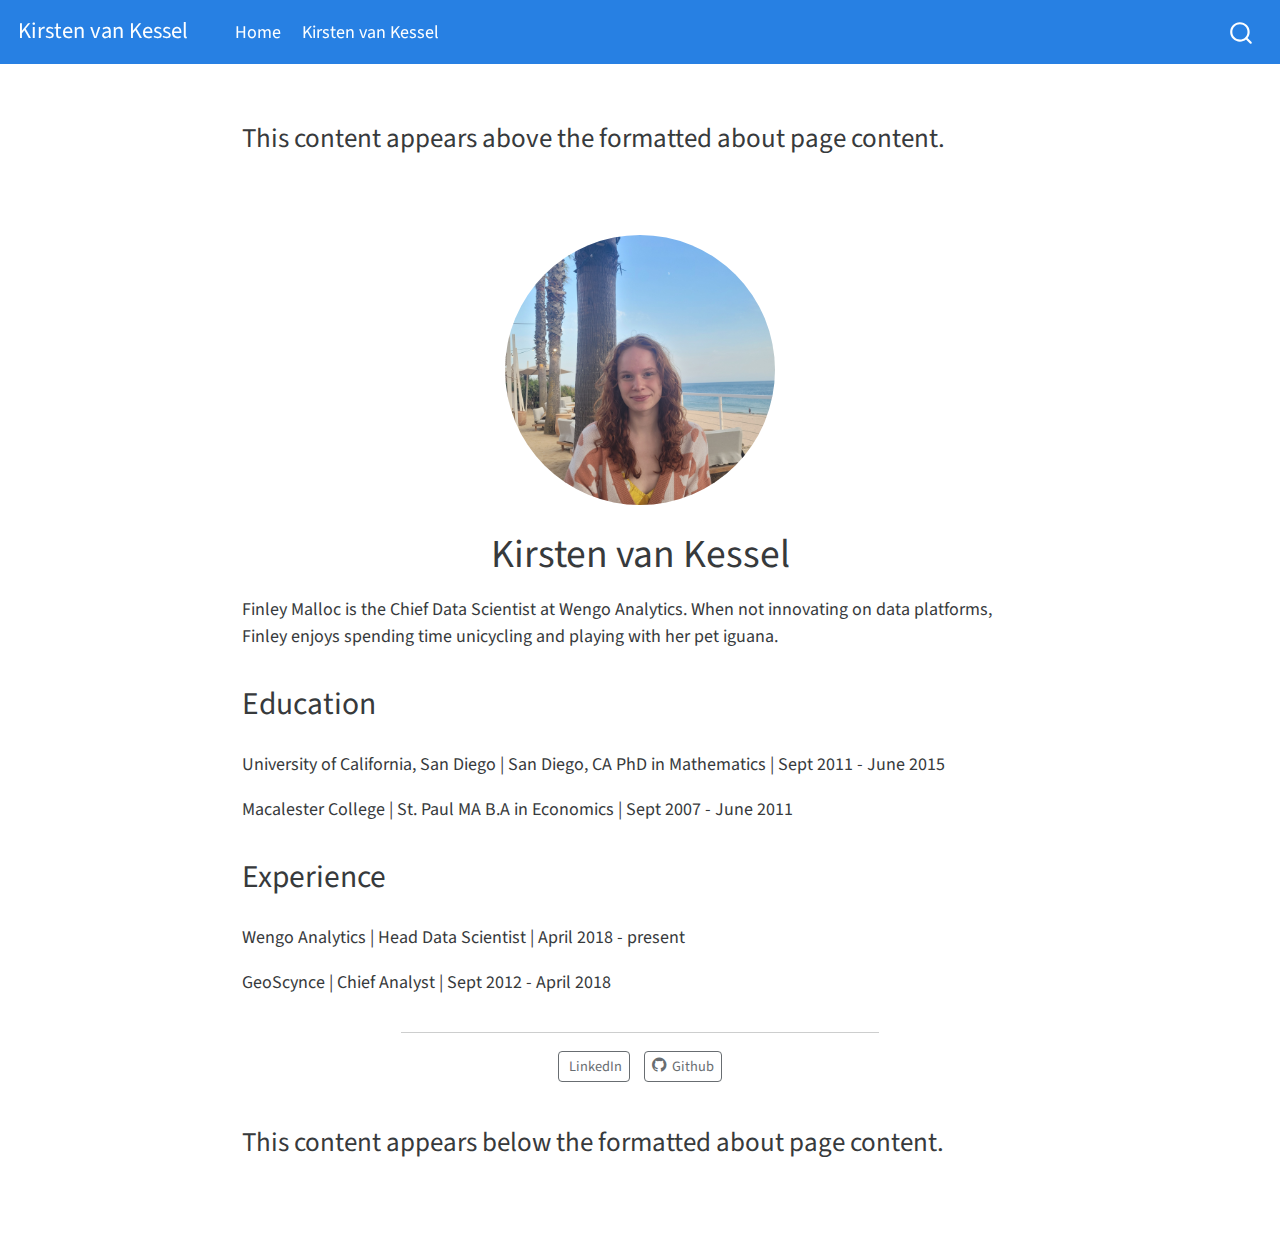
==== about.html @ 70dd14b3 "Built site for gh-pages" ====
<!DOCTYPE html>
<html xmlns="http://www.w3.org/1999/xhtml" lang="en" xml:lang="en"><head>

<meta charset="utf-8">
<meta name="generator" content="quarto-1.2.475">

<meta name="viewport" content="width=device-width, initial-scale=1.0, user-scalable=yes">


<title>Kirsten van Kessel</title>
<style>
code{white-space: pre-wrap;}
span.smallcaps{font-variant: small-caps;}
div.columns{display: flex; gap: min(4vw, 1.5em);}
div.column{flex: auto; overflow-x: auto;}
div.hanging-indent{margin-left: 1.5em; text-indent: -1.5em;}
ul.task-list{list-style: none;}
ul.task-list li input[type="checkbox"] {
  width: 0.8em;
  margin: 0 0.8em 0.2em -1.6em;
  vertical-align: middle;
}
</style>


<script src="site_libs/quarto-nav/quarto-nav.js"></script>
<script src="site_libs/quarto-nav/headroom.min.js"></script>
<script src="site_libs/clipboard/clipboard.min.js"></script>
<script src="site_libs/quarto-search/autocomplete.umd.js"></script>
<script src="site_libs/quarto-search/fuse.min.js"></script>
<script src="site_libs/quarto-search/quarto-search.js"></script>
<meta name="quarto:offset" content="./">
<script src="site_libs/quarto-html/quarto.js"></script>
<script src="site_libs/quarto-html/popper.min.js"></script>
<script src="site_libs/quarto-html/tippy.umd.min.js"></script>
<link href="site_libs/quarto-html/tippy.css" rel="stylesheet">
<link href="site_libs/quarto-html/quarto-syntax-highlighting.css" rel="stylesheet" id="quarto-text-highlighting-styles">
<script src="site_libs/bootstrap/bootstrap.min.js"></script>
<link href="site_libs/bootstrap/bootstrap-icons.css" rel="stylesheet">
<link href="site_libs/bootstrap/bootstrap.min.css" rel="stylesheet" id="quarto-bootstrap" data-mode="light">
<script id="quarto-search-options" type="application/json">{
  "location": "navbar",
  "copy-button": false,
  "collapse-after": 3,
  "panel-placement": "end",
  "type": "overlay",
  "limit": 20,
  "language": {
    "search-no-results-text": "No results",
    "search-matching-documents-text": "matching documents",
    "search-copy-link-title": "Copy link to search",
    "search-hide-matches-text": "Hide additional matches",
    "search-more-match-text": "more match in this document",
    "search-more-matches-text": "more matches in this document",
    "search-clear-button-title": "Clear",
    "search-detached-cancel-button-title": "Cancel",
    "search-submit-button-title": "Submit"
  }
}</script>


<link rel="stylesheet" href="styles.css">
</head>

<body class="nav-fixed fullcontent">

<div id="quarto-search-results"></div>
  <header id="quarto-header" class="headroom fixed-top">
    <nav class="navbar navbar-expand-lg navbar-dark ">
      <div class="navbar-container container-fluid">
      <div class="navbar-brand-container">
    <a class="navbar-brand" href="./index.html">
    <span class="navbar-title">Kirsten van Kessel</span>
    </a>
  </div>
          <button class="navbar-toggler" type="button" data-bs-toggle="collapse" data-bs-target="#navbarCollapse" aria-controls="navbarCollapse" aria-expanded="false" aria-label="Toggle navigation" onclick="if (window.quartoToggleHeadroom) { window.quartoToggleHeadroom(); }">
  <span class="navbar-toggler-icon"></span>
</button>
          <div class="collapse navbar-collapse" id="navbarCollapse">
            <ul class="navbar-nav navbar-nav-scroll me-auto">
  <li class="nav-item">
    <a class="nav-link" href="./index.html">
 <span class="menu-text">Home</span></a>
  </li>  
  <li class="nav-item">
    <a class="nav-link active" href="./about.html" aria-current="page">
 <span class="menu-text">Kirsten van Kessel</span></a>
  </li>  
</ul>
              <div id="quarto-search" class="" title="Search"></div>
          </div> <!-- /navcollapse -->
      </div> <!-- /container-fluid -->
    </nav>
</header>
<!-- content -->
<div id="quarto-content" class="quarto-container page-columns page-rows-contents page-layout-article page-navbar">
<!-- sidebar -->
<!-- margin-sidebar -->
    
<!-- main -->
<main class="content" id="quarto-document-content">



<section id="this-content-appears-above-the-formatted-about-page-content." class="level3">
<h3>This content appears above the formatted about page content.</h3>
<div class="quarto-about-jolla">
  <img src="Kirsten.jpg" class="about-image
  round " style="height: 15em; width: 15em;">
 <header id="title-block-header" class="quarto-title-block default">
<div class="quarto-title">
<h1 class="title">Kirsten van Kessel</h1>
</div>
<div class="quarto-title-meta">
  </div>
</header><div id="hero-heading">
<p>Finley Malloc is the Chief Data Scientist at Wengo Analytics. When not innovating on data platforms, Finley enjoys spending time unicycling and playing with her pet iguana.</p>
<section id="education" class="level2">
<h2 data-anchor-id="education">Education</h2>
<p>University of California, San Diego | San Diego, CA PhD in Mathematics | Sept 2011 - June 2015</p>
<p>Macalester College | St.&nbsp;Paul MA B.A in Economics | Sept 2007 - June 2011</p>
</section>
<section id="experience" class="level2">
<h2 data-anchor-id="experience">Experience</h2>
<p>Wengo Analytics | Head Data Scientist | April 2018 - present</p>
<p>GeoScynce | Chief Analyst | Sept 2012 - April 2018</p>
</section>
</div> 
  <hr class="about-sep">
   <div class="about-links">
  <a href="https://www.linkedin.com/in/kirstenvankessel/" class="about-link">
    <i class="bi bi-LinkedIn"></i>
     <span class="about-link-text">LinkedIn</span>
  </a>
  <a href="https://github.com/kirstenvankessel" class="about-link">
    <i class="bi bi-github"></i>
     <span class="about-link-text">Github</span>
  </a>
</div>
</div>

</section>
<section id="this-content-appears-below-the-formatted-about-page-content." class="level3">
<h3 data-anchor-id="this-content-appears-below-the-formatted-about-page-content.">This content appears below the formatted about page content.</h3>



</section>

</main> <!-- /main -->
<script id="quarto-html-after-body" type="application/javascript">
window.document.addEventListener("DOMContentLoaded", function (event) {
  const toggleBodyColorMode = (bsSheetEl) => {
    const mode = bsSheetEl.getAttribute("data-mode");
    const bodyEl = window.document.querySelector("body");
    if (mode === "dark") {
      bodyEl.classList.add("quarto-dark");
      bodyEl.classList.remove("quarto-light");
    } else {
      bodyEl.classList.add("quarto-light");
      bodyEl.classList.remove("quarto-dark");
    }
  }
  const toggleBodyColorPrimary = () => {
    const bsSheetEl = window.document.querySelector("link#quarto-bootstrap");
    if (bsSheetEl) {
      toggleBodyColorMode(bsSheetEl);
    }
  }
  toggleBodyColorPrimary();  
  const clipboard = new window.ClipboardJS('.code-copy-button', {
    target: function(trigger) {
      return trigger.previousElementSibling;
    }
  });
  clipboard.on('success', function(e) {
    // button target
    const button = e.trigger;
    // don't keep focus
    button.blur();
    // flash "checked"
    button.classList.add('code-copy-button-checked');
    var currentTitle = button.getAttribute("title");
    button.setAttribute("title", "Copied!");
    let tooltip;
    if (window.bootstrap) {
      button.setAttribute("data-bs-toggle", "tooltip");
      button.setAttribute("data-bs-placement", "left");
      button.setAttribute("data-bs-title", "Copied!");
      tooltip = new bootstrap.Tooltip(button, 
        { trigger: "manual", 
          customClass: "code-copy-button-tooltip",
          offset: [0, -8]});
      tooltip.show();    
    }
    setTimeout(function() {
      if (tooltip) {
        tooltip.hide();
        button.removeAttribute("data-bs-title");
        button.removeAttribute("data-bs-toggle");
        button.removeAttribute("data-bs-placement");
      }
      button.setAttribute("title", currentTitle);
      button.classList.remove('code-copy-button-checked');
    }, 1000);
    // clear code selection
    e.clearSelection();
  });
  function tippyHover(el, contentFn) {
    const config = {
      allowHTML: true,
      content: contentFn,
      maxWidth: 500,
      delay: 100,
      arrow: false,
      appendTo: function(el) {
          return el.parentElement;
      },
      interactive: true,
      interactiveBorder: 10,
      theme: 'quarto',
      placement: 'bottom-start'
    };
    window.tippy(el, config); 
  }
  const noterefs = window.document.querySelectorAll('a[role="doc-noteref"]');
  for (var i=0; i<noterefs.length; i++) {
    const ref = noterefs[i];
    tippyHover(ref, function() {
      // use id or data attribute instead here
      let href = ref.getAttribute('data-footnote-href') || ref.getAttribute('href');
      try { href = new URL(href).hash; } catch {}
      const id = href.replace(/^#\/?/, "");
      const note = window.document.getElementById(id);
      return note.innerHTML;
    });
  }
  const findCites = (el) => {
    const parentEl = el.parentElement;
    if (parentEl) {
      const cites = parentEl.dataset.cites;
      if (cites) {
        return {
          el,
          cites: cites.split(' ')
        };
      } else {
        return findCites(el.parentElement)
      }
    } else {
      return undefined;
    }
  };
  var bibliorefs = window.document.querySelectorAll('a[role="doc-biblioref"]');
  for (var i=0; i<bibliorefs.length; i++) {
    const ref = bibliorefs[i];
    const citeInfo = findCites(ref);
    if (citeInfo) {
      tippyHover(citeInfo.el, function() {
        var popup = window.document.createElement('div');
        citeInfo.cites.forEach(function(cite) {
          var citeDiv = window.document.createElement('div');
          citeDiv.classList.add('hanging-indent');
          citeDiv.classList.add('csl-entry');
          var biblioDiv = window.document.getElementById('ref-' + cite);
          if (biblioDiv) {
            citeDiv.innerHTML = biblioDiv.innerHTML;
          }
          popup.appendChild(citeDiv);
        });
        return popup.innerHTML;
      });
    }
  }
});
</script>
</div> <!-- /content -->



</body></html>
---- site_libs/quarto-html/tippy.css ----
.tippy-box[data-animation=fade][data-state=hidden]{opacity:0}[data-tippy-root]{max-width:calc(100vw - 10px)}.tippy-box{position:relative;background-color:#333;color:#fff;border-radius:4px;font-size:14px;line-height:1.4;white-space:normal;outline:0;transition-property:transform,visibility,opacity}.tippy-box[data-placement^=top]>.tippy-arrow{bottom:0}.tippy-box[data-placement^=top]>.tippy-arrow:before{bottom:-7px;left:0;border-width:8px 8px 0;border-top-color:initial;transform-origin:center top}.tippy-box[data-placement^=bottom]>.tippy-arrow{top:0}.tippy-box[data-placement^=bottom]>.tippy-arrow:before{top:-7px;left:0;border-width:0 8px 8px;border-bottom-color:initial;transform-origin:center bottom}.tippy-box[data-placement^=left]>.tippy-arrow{right:0}.tippy-box[data-placement^=left]>.tippy-arrow:before{border-width:8px 0 8px 8px;border-left-color:initial;right:-7px;transform-origin:center left}.tippy-box[data-placement^=right]>.tippy-arrow{left:0}.tippy-box[data-placement^=right]>.tippy-arrow:before{left:-7px;border-width:8px 8px 8px 0;border-right-color:initial;transform-origin:center right}.tippy-box[data-inertia][data-state=visible]{transition-timing-function:cubic-bezier(.54,1.5,.38,1.11)}.tippy-arrow{width:16px;height:16px;color:#333}.tippy-arrow:before{content:"";position:absolute;border-color:transparent;border-style:solid}.tippy-content{position:relative;padding:5px 9px;z-index:1}
---- site_libs/quarto-html/quarto-syntax-highlighting.css ----
/* quarto syntax highlight colors */
:root {
  --quarto-hl-ot-color: #003B4F;
  --quarto-hl-at-color: #657422;
  --quarto-hl-ss-color: #20794D;
  --quarto-hl-an-color: #5E5E5E;
  --quarto-hl-fu-color: #4758AB;
  --quarto-hl-st-color: #20794D;
  --quarto-hl-cf-color: #003B4F;
  --quarto-hl-op-color: #5E5E5E;
  --quarto-hl-er-color: #AD0000;
  --quarto-hl-bn-color: #AD0000;
  --quarto-hl-al-color: #AD0000;
  --quarto-hl-va-color: #111111;
  --quarto-hl-bu-color: inherit;
  --quarto-hl-ex-color: inherit;
  --quarto-hl-pp-color: #AD0000;
  --quarto-hl-in-color: #5E5E5E;
  --quarto-hl-vs-color: #20794D;
  --quarto-hl-wa-color: #5E5E5E;
  --quarto-hl-do-color: #5E5E5E;
  --quarto-hl-im-color: #00769E;
  --quarto-hl-ch-color: #20794D;
  --quarto-hl-dt-color: #AD0000;
  --quarto-hl-fl-color: #AD0000;
  --quarto-hl-co-color: #5E5E5E;
  --quarto-hl-cv-color: #5E5E5E;
  --quarto-hl-cn-color: #8f5902;
  --quarto-hl-sc-color: #5E5E5E;
  --quarto-hl-dv-color: #AD0000;
  --quarto-hl-kw-color: #003B4F;
}

/* other quarto variables */
:root {
  --quarto-font-monospace: SFMono-Regular, Menlo, Monaco, Consolas, "Liberation Mono", "Courier New", monospace;
}

pre > code.sourceCode > span {
  color: #003B4F;
}

code span {
  color: #003B4F;
}

code.sourceCode > span {
  color: #003B4F;
}

div.sourceCode,
div.sourceCode pre.sourceCode {
  color: #003B4F;
}

code span.ot {
  color: #003B4F;
}

code span.at {
  color: #657422;
}

code span.ss {
  color: #20794D;
}

code span.an {
  color: #5E5E5E;
}

code span.fu {
  color: #4758AB;
}

code span.st {
  color: #20794D;
}

code span.cf {
  color: #003B4F;
}

code span.op {
  color: #5E5E5E;
}

code span.er {
  color: #AD0000;
}

code span.bn {
  color: #AD0000;
}

code span.al {
  color: #AD0000;
}

code span.va {
  color: #111111;
}

code span.pp {
  color: #AD0000;
}

code span.in {
  color: #5E5E5E;
}

code span.vs {
  color: #20794D;
}

code span.wa {
  color: #5E5E5E;
  font-style: italic;
}

code span.do {
  color: #5E5E5E;
  font-style: italic;
}

code span.im {
  color: #00769E;
}

code span.ch {
  color: #20794D;
}

code span.dt {
  color: #AD0000;
}

code span.fl {
  color: #AD0000;
}

code span.co {
  color: #5E5E5E;
}

code span.cv {
  color: #5E5E5E;
  font-style: italic;
}

code span.cn {
  color: #8f5902;
}

code span.sc {
  color: #5E5E5E;
}

code span.dv {
  color: #AD0000;
}

code span.kw {
  color: #003B4F;
}

.prevent-inlining {
  content: "</";
}

/*# sourceMappingURL=debc5d5d77c3f9108843748ff7464032.css.map */
---- styles.css ----
/* css styles */
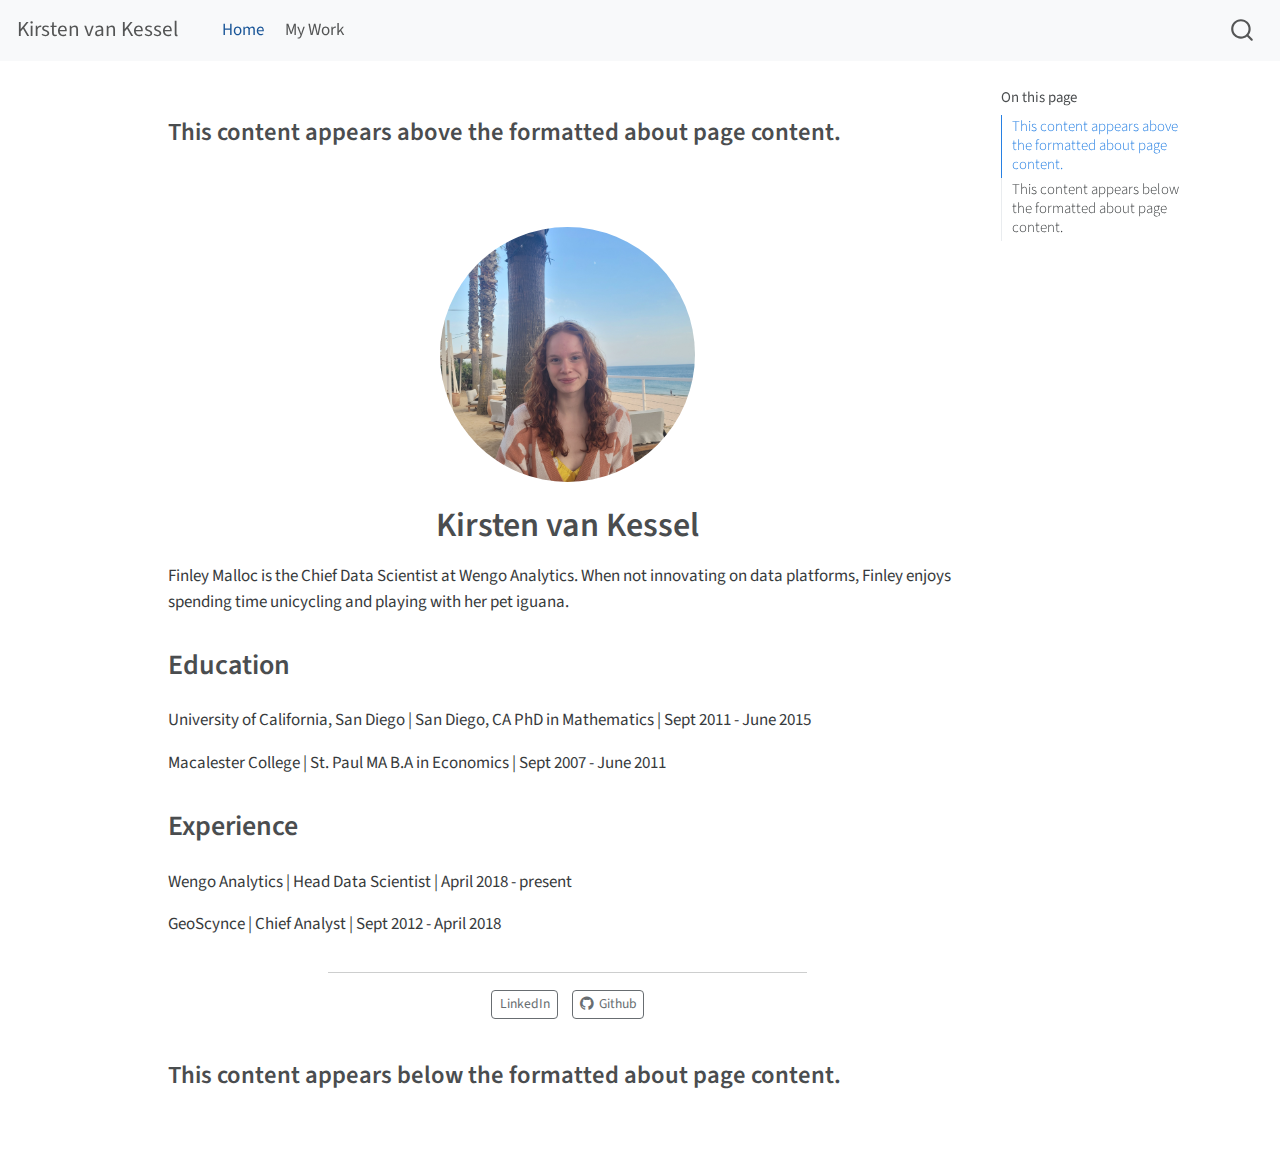
==== commit 602d6445: "Built site for gh-pages" ====
--- a/about.html
+++ b/about.html
@@ -2,7 +2,7 @@
 <html xmlns="http://www.w3.org/1999/xhtml" lang="en" xml:lang="en"><head>
 
 <meta charset="utf-8">
-<meta name="generator" content="quarto-1.2.475">
+<meta name="generator" content="quarto-1.3.450">
 
 <meta name="viewport" content="width=device-width, initial-scale=1.0, user-scalable=yes">
 
@@ -17,7 +17,7 @@
 ul.task-list{list-style: none;}
 ul.task-list li input[type="checkbox"] {
   width: 0.8em;
-  margin: 0 0.8em 0.2em -1.6em;
+  margin: 0 0.8em 0.2em -1em; /* quarto-specific, see https://github.com/quarto-dev/quarto-cli/issues/4556 */ 
   vertical-align: middle;
 }
 </style>
@@ -54,7 +54,8 @@
     "search-more-matches-text": "more matches in this document",
     "search-clear-button-title": "Clear",
     "search-detached-cancel-button-title": "Cancel",
-    "search-submit-button-title": "Submit"
+    "search-submit-button-title": "Submit",
+    "search-label": "Search"
   }
 }</script>
 
@@ -62,7 +63,7 @@
 <link rel="stylesheet" href="styles.css">
 </head>
 
-<body class="nav-fixed fullcontent">
+<body class="nav-fixed">
 
 <div id="quarto-search-results"></div>
   <header id="quarto-header" class="headroom fixed-top">
@@ -73,21 +74,23 @@
     <span class="navbar-title">Kirsten van Kessel</span>
     </a>
   </div>
+            <div id="quarto-search" class="" title="Search"></div>
           <button class="navbar-toggler" type="button" data-bs-toggle="collapse" data-bs-target="#navbarCollapse" aria-controls="navbarCollapse" aria-expanded="false" aria-label="Toggle navigation" onclick="if (window.quartoToggleHeadroom) { window.quartoToggleHeadroom(); }">
   <span class="navbar-toggler-icon"></span>
 </button>
           <div class="collapse navbar-collapse" id="navbarCollapse">
             <ul class="navbar-nav navbar-nav-scroll me-auto">
   <li class="nav-item">
-    <a class="nav-link" href="./index.html">
+    <a class="nav-link active" href="./about.html" rel="" target="" aria-current="page">
  <span class="menu-text">Home</span></a>
   </li>  
   <li class="nav-item">
-    <a class="nav-link active" href="./about.html" aria-current="page">
- <span class="menu-text">Kirsten van Kessel</span></a>
+    <a class="nav-link" href="./work.html" rel="" target="">
+ <span class="menu-text">My Work</span></a>
   </li>  
 </ul>
-              <div id="quarto-search" class="" title="Search"></div>
+            <div class="quarto-navbar-tools ms-auto">
+</div>
           </div> <!-- /navcollapse -->
       </div> <!-- /container-fluid -->
     </nav>
@@ -96,7 +99,16 @@
 <div id="quarto-content" class="quarto-container page-columns page-rows-contents page-layout-article page-navbar">
 <!-- sidebar -->
 <!-- margin-sidebar -->
-    
+    <div id="quarto-margin-sidebar" class="sidebar margin-sidebar">
+        <nav id="TOC" role="doc-toc" class="toc-active">
+    <h2 id="toc-title">On this page</h2>
+   
+  <ul>
+  <li><a href="#this-content-appears-above-the-formatted-about-page-content." id="toc-this-content-appears-above-the-formatted-about-page-content." class="nav-link active" data-scroll-target="#this-content-appears-above-the-formatted-about-page-content.">This content appears above the formatted about page content.</a></li>
+  <li><a href="#this-content-appears-below-the-formatted-about-page-content." id="toc-this-content-appears-below-the-formatted-about-page-content." class="nav-link" data-scroll-target="#this-content-appears-below-the-formatted-about-page-content.">This content appears below the formatted about page content.</a></li>
+  </ul>
+</nav>
+    </div>
 <!-- main -->
 <main class="content" id="quarto-document-content">
 
@@ -128,11 +140,11 @@
 </div> 
   <hr class="about-sep">
    <div class="about-links">
-  <a href="https://www.linkedin.com/in/kirstenvankessel/" class="about-link">
+  <a href="https://www.linkedin.com/in/kirstenvankessel/" class="about-link" rel="" target="">
     <i class="bi bi-LinkedIn"></i>
      <span class="about-link-text">LinkedIn</span>
   </a>
-  <a href="https://github.com/kirstenvankessel" class="about-link">
+  <a href="https://github.com/kirstenvankessel" class="about-link" rel="" target="">
     <i class="bi bi-github"></i>
      <span class="about-link-text">Github</span>
   </a>
@@ -168,9 +180,23 @@
     }
   }
   toggleBodyColorPrimary();  
+  const isCodeAnnotation = (el) => {
+    for (const clz of el.classList) {
+      if (clz.startsWith('code-annotation-')) {                     
+        return true;
+      }
+    }
+    return false;
+  }
   const clipboard = new window.ClipboardJS('.code-copy-button', {
-    target: function(trigger) {
-      return trigger.previousElementSibling;
+    text: function(trigger) {
+      const codeEl = trigger.previousElementSibling.cloneNode(true);
+      for (const childEl of codeEl.children) {
+        if (isCodeAnnotation(childEl)) {
+          childEl.remove();
+        }
+      }
+      return codeEl.innerText;
     }
   });
   clipboard.on('success', function(e) {
@@ -235,6 +261,92 @@
       return note.innerHTML;
     });
   }
+      let selectedAnnoteEl;
+      const selectorForAnnotation = ( cell, annotation) => {
+        let cellAttr = 'data-code-cell="' + cell + '"';
+        let lineAttr = 'data-code-annotation="' +  annotation + '"';
+        const selector = 'span[' + cellAttr + '][' + lineAttr + ']';
+        return selector;
+      }
+      const selectCodeLines = (annoteEl) => {
+        const doc = window.document;
+        const targetCell = annoteEl.getAttribute("data-target-cell");
+        const targetAnnotation = annoteEl.getAttribute("data-target-annotation");
+        const annoteSpan = window.document.querySelector(selectorForAnnotation(targetCell, targetAnnotation));
+        const lines = annoteSpan.getAttribute("data-code-lines").split(",");
+        const lineIds = lines.map((line) => {
+          return targetCell + "-" + line;
+        })
+        let top = null;
+        let height = null;
+        let parent = null;
+        if (lineIds.length > 0) {
+            //compute the position of the single el (top and bottom and make a div)
+            const el = window.document.getElementById(lineIds[0]);
+            top = el.offsetTop;
+            height = el.offsetHeight;
+            parent = el.parentElement.parentElement;
+          if (lineIds.length > 1) {
+            const lastEl = window.document.getElementById(lineIds[lineIds.length - 1]);
+            const bottom = lastEl.offsetTop + lastEl.offsetHeight;
+            height = bottom - top;
+          }
+          if (top !== null && height !== null && parent !== null) {
+            // cook up a div (if necessary) and position it 
+            let div = window.document.getElementById("code-annotation-line-highlight");
+            if (div === null) {
+              div = window.document.createElement("div");
+              div.setAttribute("id", "code-annotation-line-highlight");
+              div.style.position = 'absolute';
+              parent.appendChild(div);
+            }
+            div.style.top = top - 2 + "px";
+            div.style.height = height + 4 + "px";
+            let gutterDiv = window.document.getElementById("code-annotation-line-highlight-gutter");
+            if (gutterDiv === null) {
+              gutterDiv = window.document.createElement("div");
+              gutterDiv.setAttribute("id", "code-annotation-line-highlight-gutter");
+              gutterDiv.style.position = 'absolute';
+              const codeCell = window.document.getElementById(targetCell);
+              const gutter = codeCell.querySelector('.code-annotation-gutter');
+              gutter.appendChild(gutterDiv);
+            }
+            gutterDiv.style.top = top - 2 + "px";
+            gutterDiv.style.height = height + 4 + "px";
+          }
+          selectedAnnoteEl = annoteEl;
+        }
+      };
+      const unselectCodeLines = () => {
+        const elementsIds = ["code-annotation-line-highlight", "code-annotation-line-highlight-gutter"];
+        elementsIds.forEach((elId) => {
+          const div = window.document.getElementById(elId);
+          if (div) {
+            div.remove();
+          }
+        });
+        selectedAnnoteEl = undefined;
+      };
+      // Attach click handler to the DT
+      const annoteDls = window.document.querySelectorAll('dt[data-target-cell]');
+      for (const annoteDlNode of annoteDls) {
+        annoteDlNode.addEventListener('click', (event) => {
+          const clickedEl = event.target;
+          if (clickedEl !== selectedAnnoteEl) {
+            unselectCodeLines();
+            const activeEl = window.document.querySelector('dt[data-target-cell].code-annotation-active');
+            if (activeEl) {
+              activeEl.classList.remove('code-annotation-active');
+            }
+            selectCodeLines(clickedEl);
+            clickedEl.classList.add('code-annotation-active');
+          } else {
+            // Unselect the line
+            unselectCodeLines();
+            clickedEl.classList.remove('code-annotation-active');
+          }
+        });
+      }
   const findCites = (el) => {
     const parentEl = el.parentElement;
     if (parentEl) {
--- a/site_libs/quarto-html/quarto-syntax-highlighting.css
+++ b/site_libs/quarto-html/quarto-syntax-highlighting.css
@@ -55,62 +55,85 @@
 
 code span.ot {
   color: #003B4F;
+  font-style: inherit;
 }
 
 code span.at {
   color: #657422;
+  font-style: inherit;
 }
 
 code span.ss {
   color: #20794D;
+  font-style: inherit;
 }
 
 code span.an {
   color: #5E5E5E;
+  font-style: inherit;
 }
 
 code span.fu {
   color: #4758AB;
+  font-style: inherit;
 }
 
 code span.st {
   color: #20794D;
+  font-style: inherit;
 }
 
 code span.cf {
   color: #003B4F;
+  font-style: inherit;
 }
 
 code span.op {
   color: #5E5E5E;
+  font-style: inherit;
 }
 
 code span.er {
   color: #AD0000;
+  font-style: inherit;
 }
 
 code span.bn {
   color: #AD0000;
+  font-style: inherit;
 }
 
 code span.al {
   color: #AD0000;
+  font-style: inherit;
 }
 
 code span.va {
   color: #111111;
+  font-style: inherit;
+}
+
+code span.bu {
+  font-style: inherit;
+}
+
+code span.ex {
+  font-style: inherit;
 }
 
 code span.pp {
   color: #AD0000;
+  font-style: inherit;
 }
 
 code span.in {
   color: #5E5E5E;
+  font-style: inherit;
 }
 
 code span.vs {
   color: #20794D;
+  font-style: inherit;
 }
 
 code span.wa {
@@ -125,22 +148,27 @@
 
 code span.im {
   color: #00769E;
+  font-style: inherit;
 }
 
 code span.ch {
   color: #20794D;
+  font-style: inherit;
 }
 
 code span.dt {
   color: #AD0000;
+  font-style: inherit;
 }
 
 code span.fl {
   color: #AD0000;
+  font-style: inherit;
 }
 
 code span.co {
   color: #5E5E5E;
+  font-style: inherit;
 }
 
 code span.cv {
@@ -150,18 +178,22 @@
 
 code span.cn {
   color: #8f5902;
+  font-style: inherit;
 }
 
 code span.sc {
   color: #5E5E5E;
+  font-style: inherit;
 }
 
 code span.dv {
   color: #AD0000;
+  font-style: inherit;
 }
 
 code span.kw {
   color: #003B4F;
+  font-style: inherit;
 }
 
 .prevent-inlining {
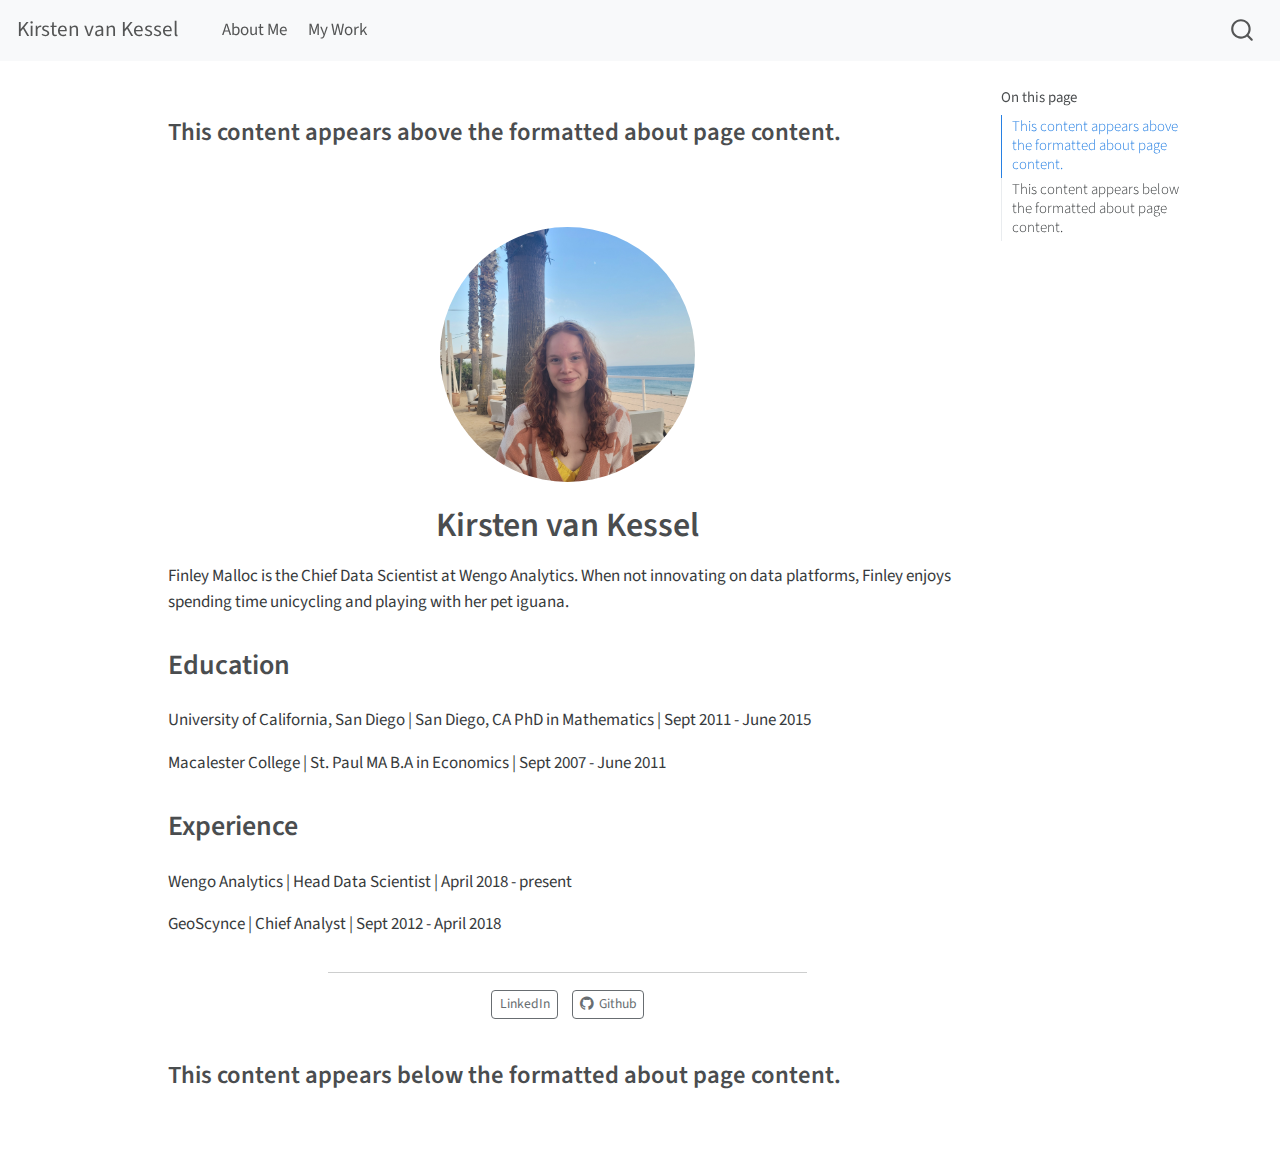
==== commit d04bb2e0: "Built site for gh-pages" ====
--- a/about.html
+++ b/about.html
@@ -81,8 +81,8 @@
           <div class="collapse navbar-collapse" id="navbarCollapse">
             <ul class="navbar-nav navbar-nav-scroll me-auto">
   <li class="nav-item">
-    <a class="nav-link active" href="./about.html" rel="" target="" aria-current="page">
- <span class="menu-text">Home</span></a>
+    <a class="nav-link" href="./index.html" rel="" target="">
+ <span class="menu-text">About Me</span></a>
   </li>  
   <li class="nav-item">
     <a class="nav-link" href="./work.html" rel="" target="">
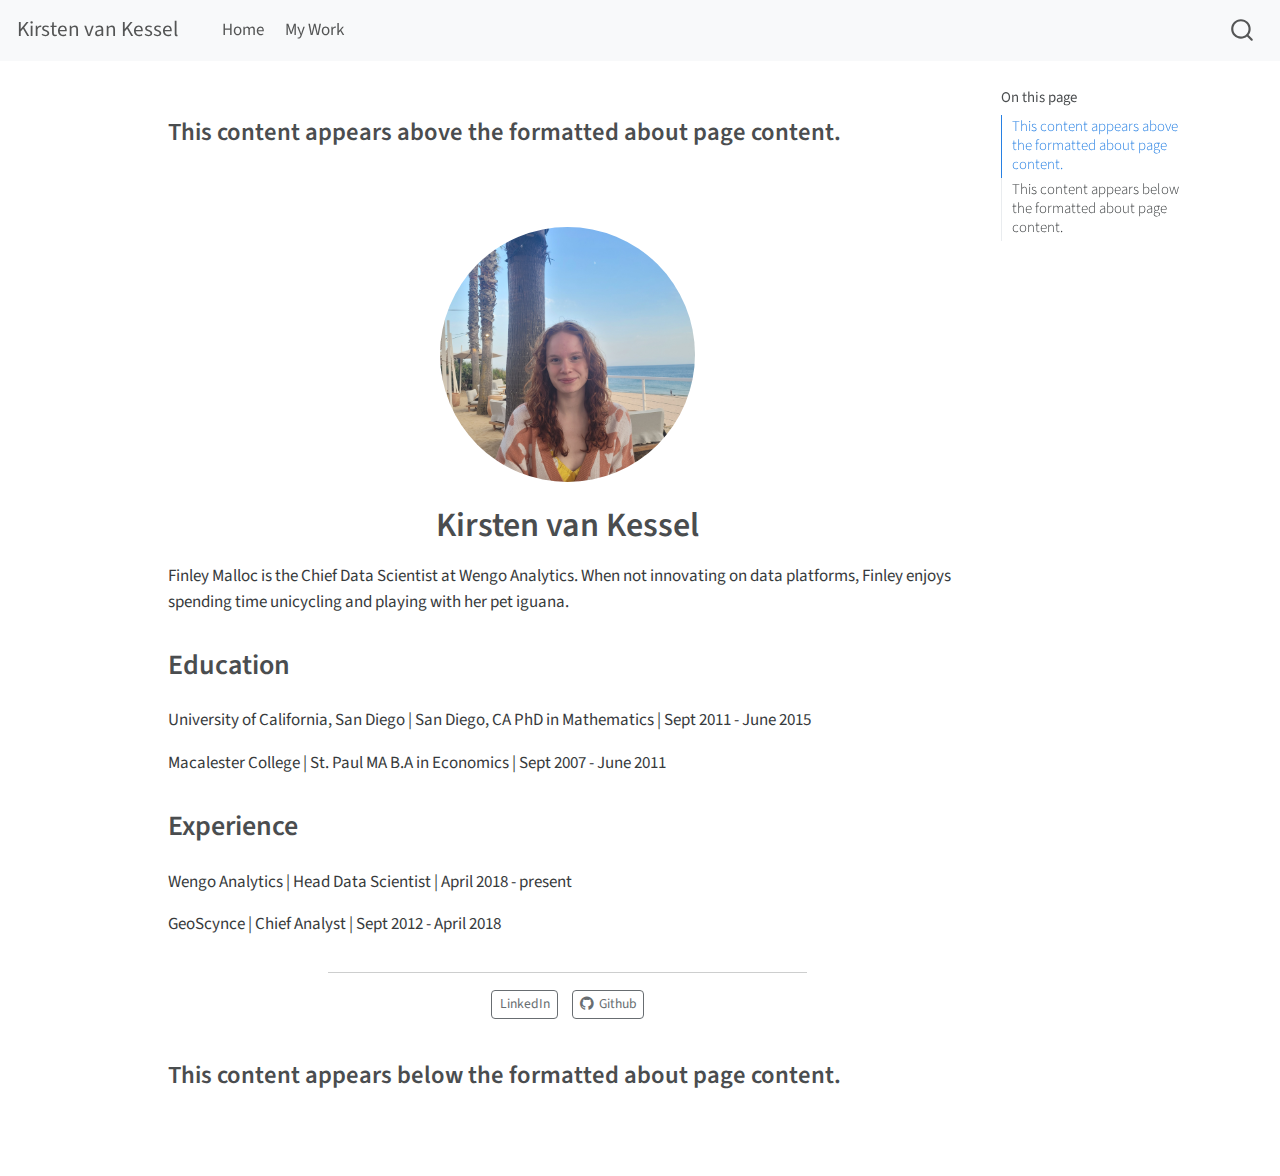
==== commit c3c6e98a: "Built site for gh-pages" ====
--- a/about.html
+++ b/about.html
@@ -82,7 +82,7 @@
             <ul class="navbar-nav navbar-nav-scroll me-auto">
   <li class="nav-item">
     <a class="nav-link" href="./index.html" rel="" target="">
- <span class="menu-text">About Me</span></a>
+ <span class="menu-text">Home</span></a>
   </li>  
   <li class="nav-item">
     <a class="nav-link" href="./work.html" rel="" target="">
